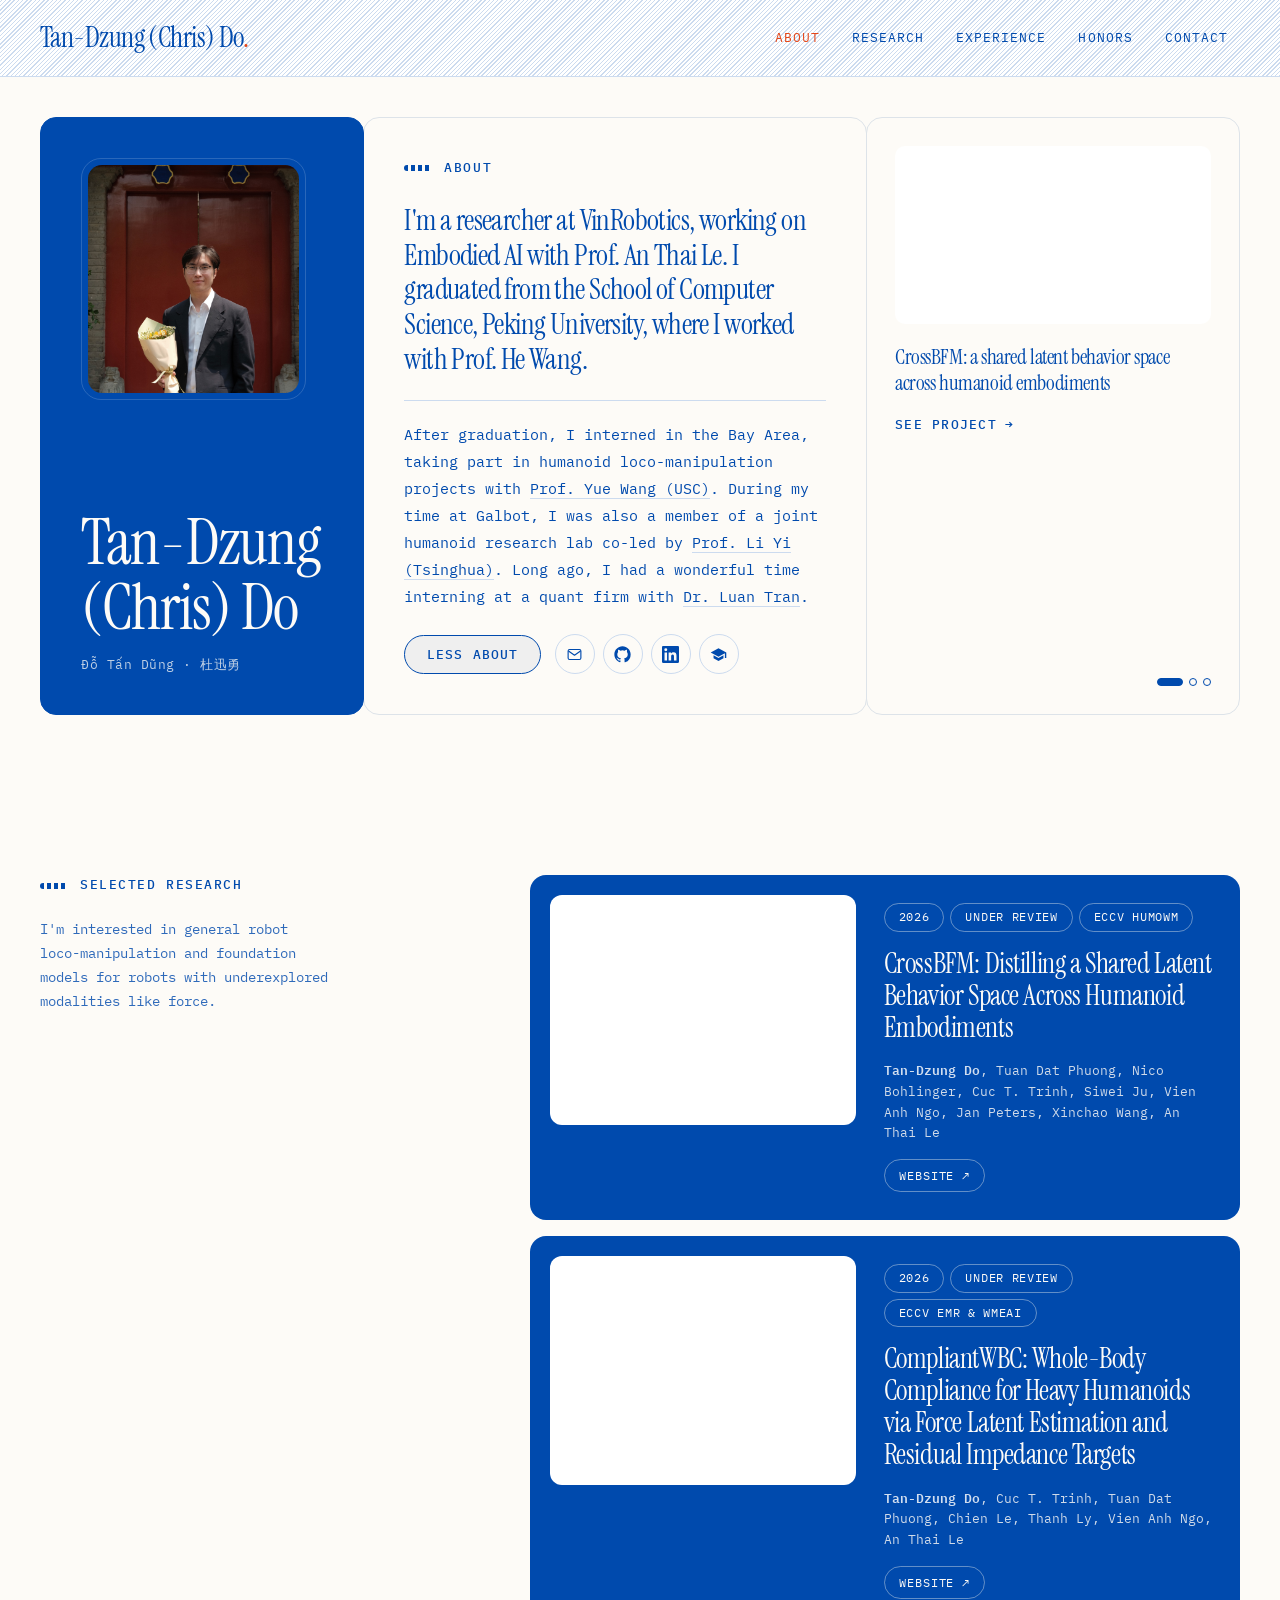
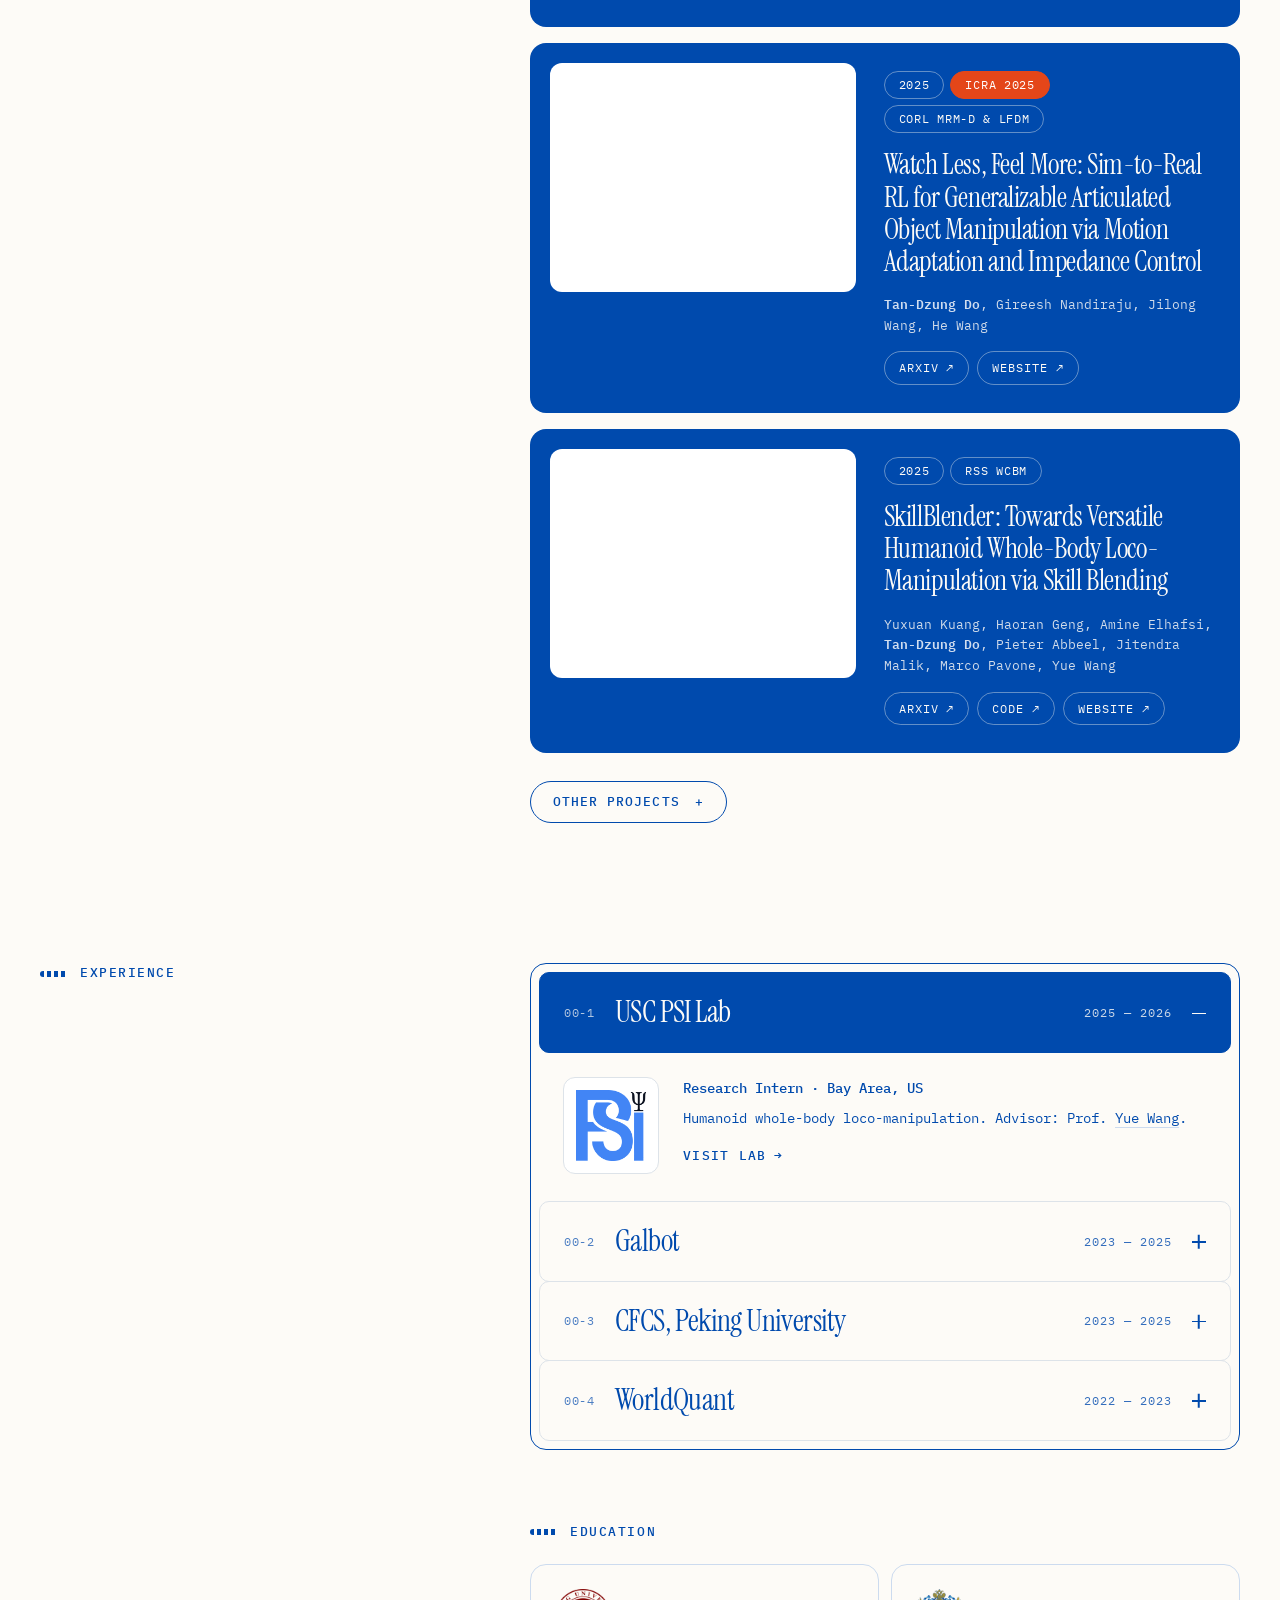
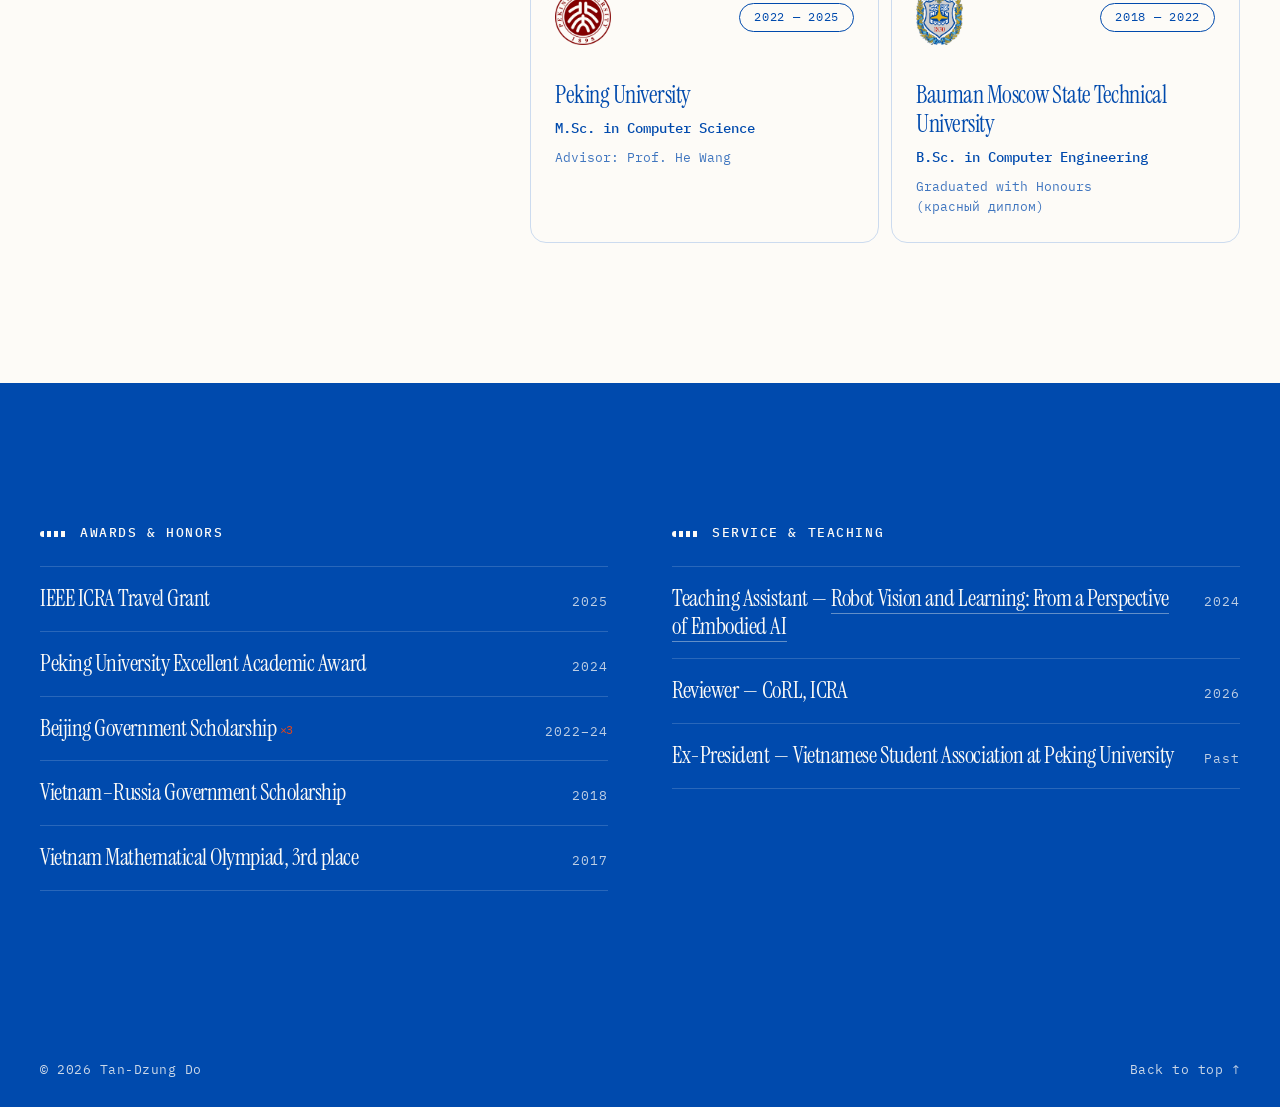
==== about/index.html @ 6390caa0 "Personal website" ====
<!DOCTYPE html>
<html lang="en">

<head>
  <meta charset="utf-8">
  <meta name="viewport" content="width=device-width, initial-scale=1">
  <title>Tan-Dzung (Chris) Do</title>

  <!-- The old site lived at /about/ and is linked from several papers.
       GitHub Pages does not follow filesystem symlinks, so this stands in
       for one: it forwards to the site root and tells search engines the
       root is canonical. The hop is relative ("../"), so it works both on
       dotandung.github.io and when the folder is opened straight off disk. -->
  <link rel="canonical" href="https://dotandung.github.io/">
  <meta http-equiv="refresh" content="0; url=../">
  <meta name="robots" content="noindex">
  <link rel="icon" href="../favicon.ico">

  <style>
    body {
      margin: 0;
      min-height: 100vh;
      display: flex;
      align-items: center;
      justify-content: center;
      background: #fdfbf7;
      color: #004aad;
      font: 15px/1.6 "IBM Plex Mono", ui-monospace, SFMono-Regular, Menlo, monospace;
      letter-spacing: .02em;
    }
    a { color: #e44619; }
  </style>
</head>

<body>
  <p>Redirecting to <a href="../">dotandung.github.io</a>…</p>
  <script>window.location.replace('../' + window.location.hash);</script>
</body>

</html>
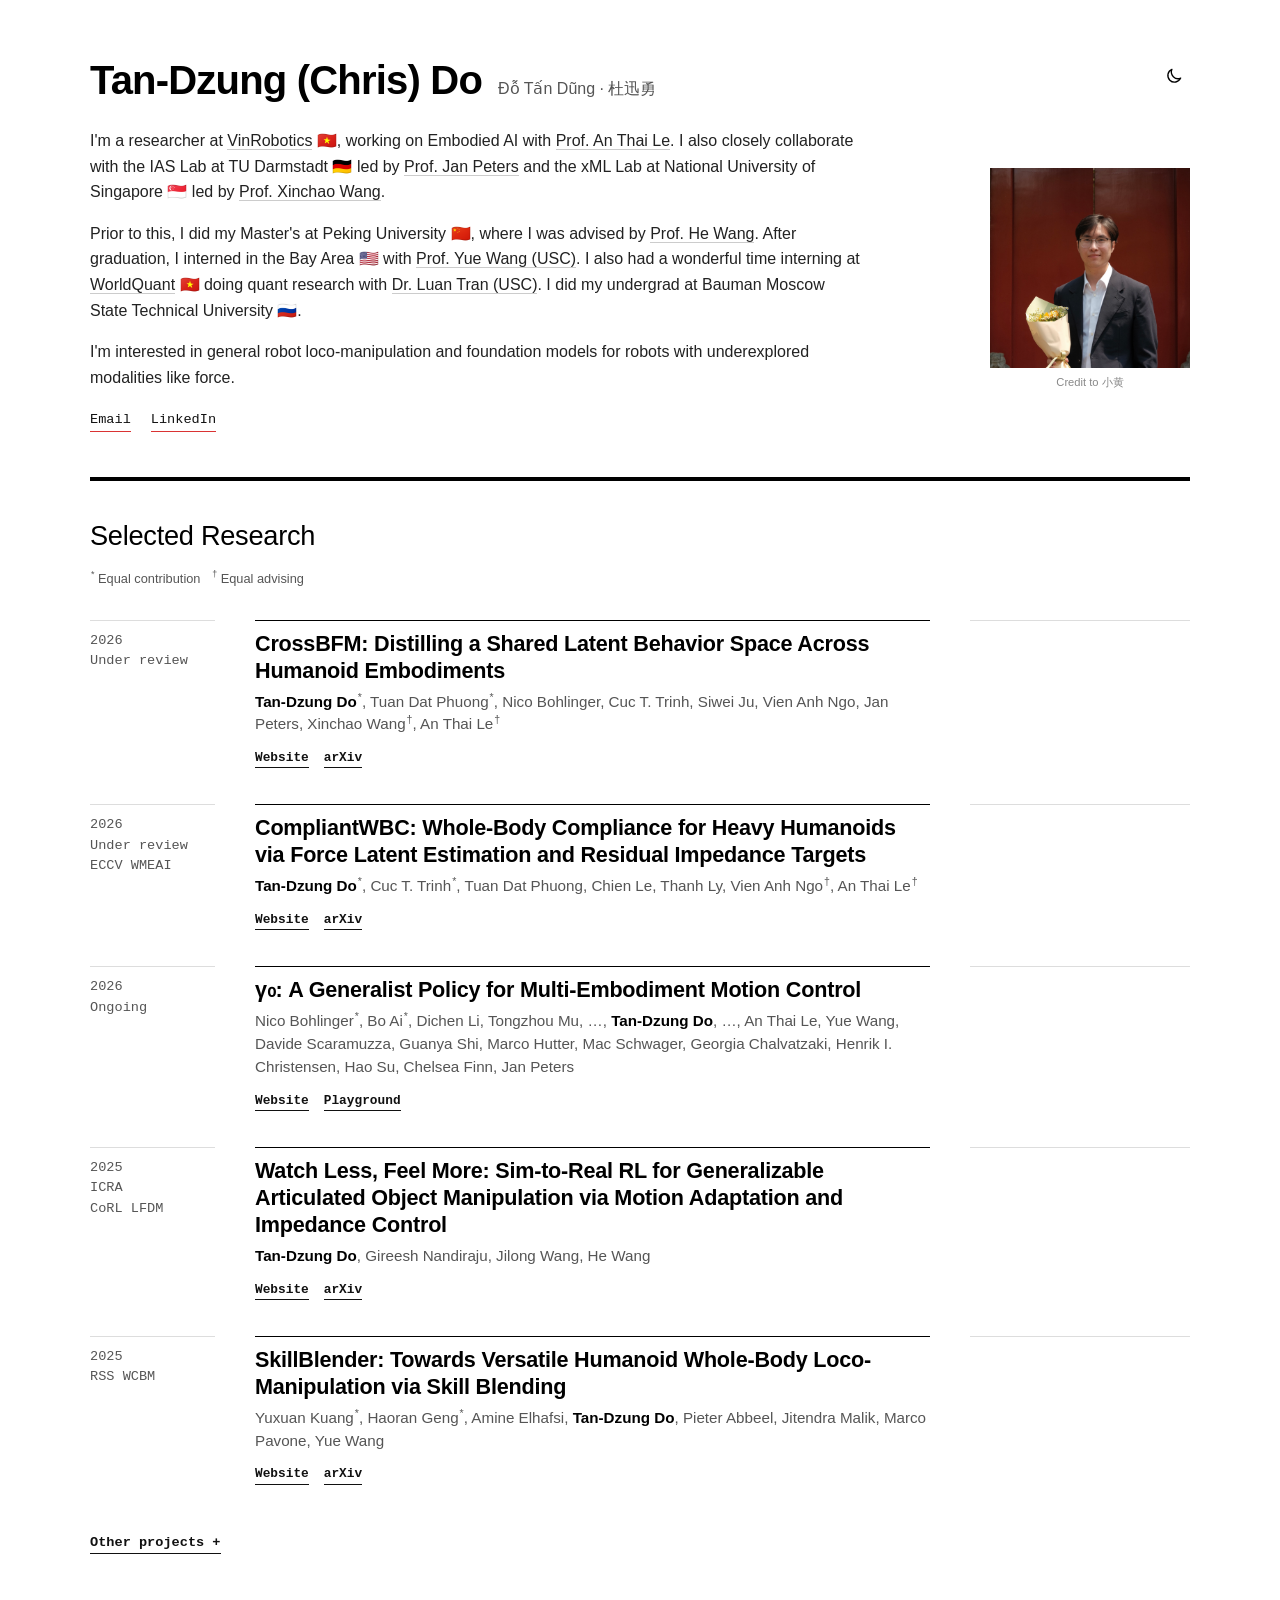
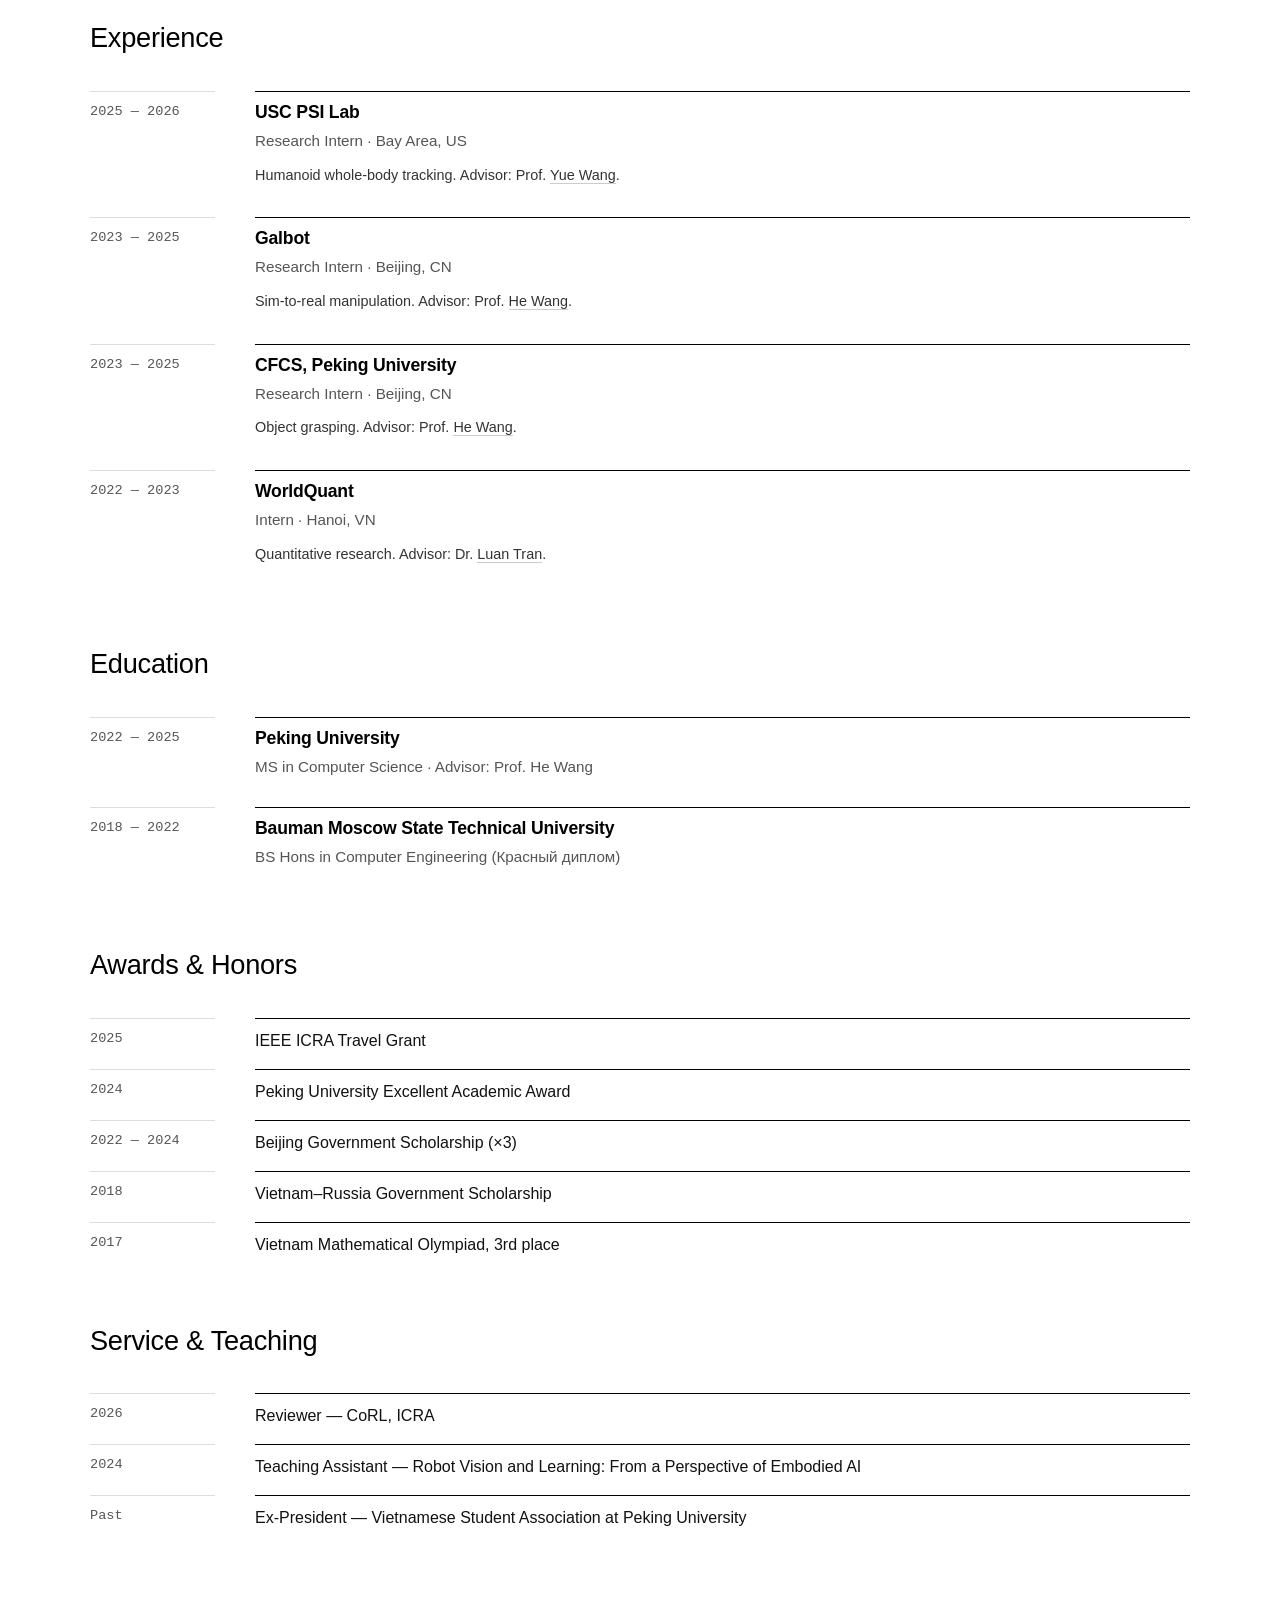
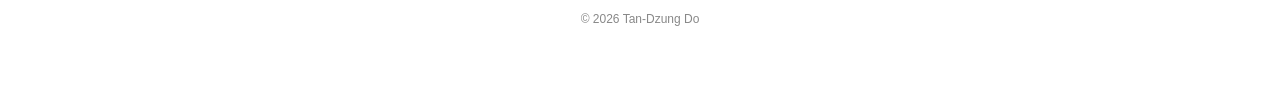
==== commit 76a35c6e: "Minimalist v3 personal website Co-Authored-By: Claude Opus 5.5 <noreply@anthropic.com>" ====
--- a/about/index.html
+++ b/about/index.html
@@ -1,40 +1,15 @@
 <!DOCTYPE html>
 <html lang="en">
-
 <head>
   <meta charset="utf-8">
-  <meta name="viewport" content="width=device-width, initial-scale=1">
-  <title>Tan-Dzung (Chris) Do</title>
-
-  <!-- The old site lived at /about/ and is linked from several papers.
-       GitHub Pages does not follow filesystem symlinks, so this stands in
-       for one: it forwards to the site root and tells search engines the
-       root is canonical. The hop is relative ("../"), so it works both on
-       dotandung.github.io and when the folder is opened straight off disk. -->
+  <!-- The old site lived at /about; send those links to the main page. -->
+  <title>Redirecting…</title>
   <link rel="canonical" href="https://dotandung.github.io/">
-  <meta http-equiv="refresh" content="0; url=../">
   <meta name="robots" content="noindex">
-  <link rel="icon" href="../favicon.ico">
-
-  <style>
-    body {
-      margin: 0;
-      min-height: 100vh;
-      display: flex;
-      align-items: center;
-      justify-content: center;
-      background: #fdfbf7;
-      color: #004aad;
-      font: 15px/1.6 "IBM Plex Mono", ui-monospace, SFMono-Regular, Menlo, monospace;
-      letter-spacing: .02em;
-    }
-    a { color: #e44619; }
-  </style>
+  <meta http-equiv="refresh" content="0; url=https://dotandung.github.io/">
+  <script>location.replace("https://dotandung.github.io/" + location.hash);</script>
 </head>
-
 <body>
-  <p>Redirecting to <a href="../">dotandung.github.io</a>…</p>
-  <script>window.location.replace('../' + window.location.hash);</script>
+  <p>This page has moved to <a href="https://dotandung.github.io/">dotandung.github.io</a>.</p>
 </body>
-
 </html>
